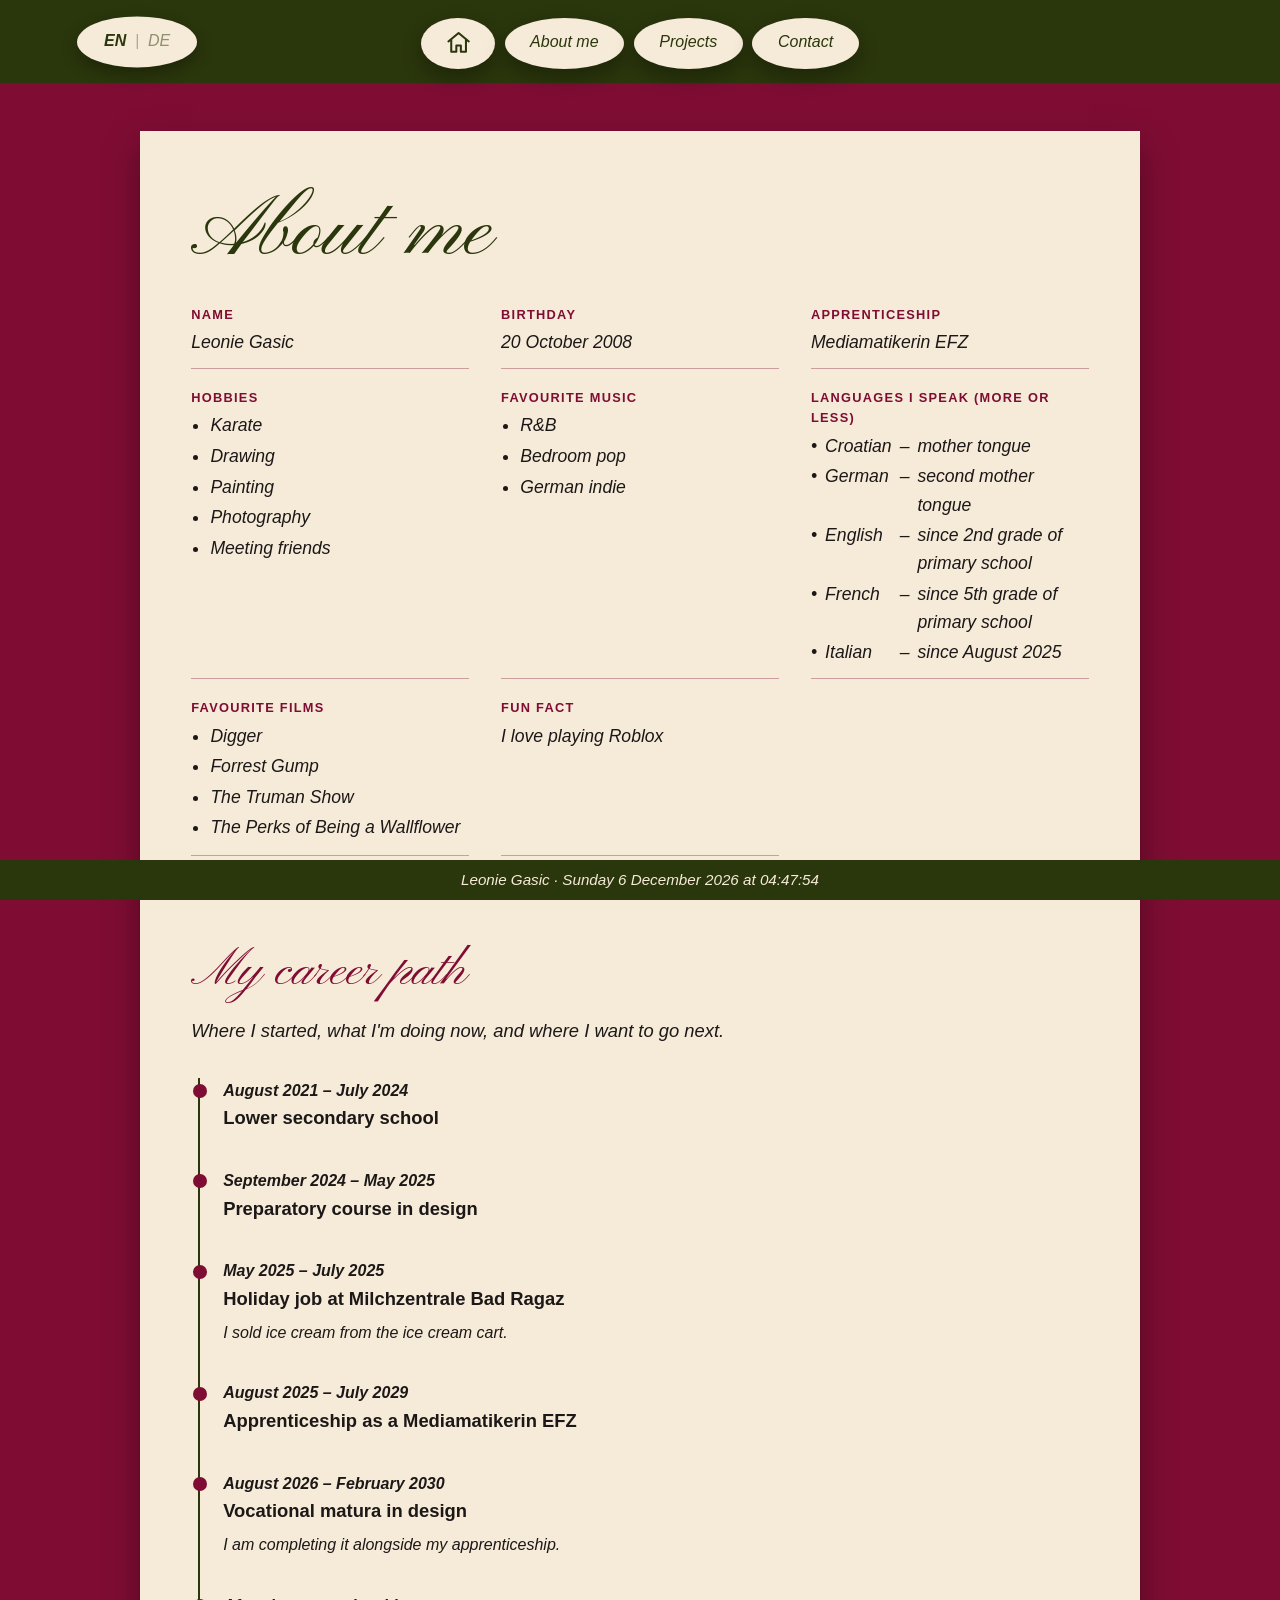
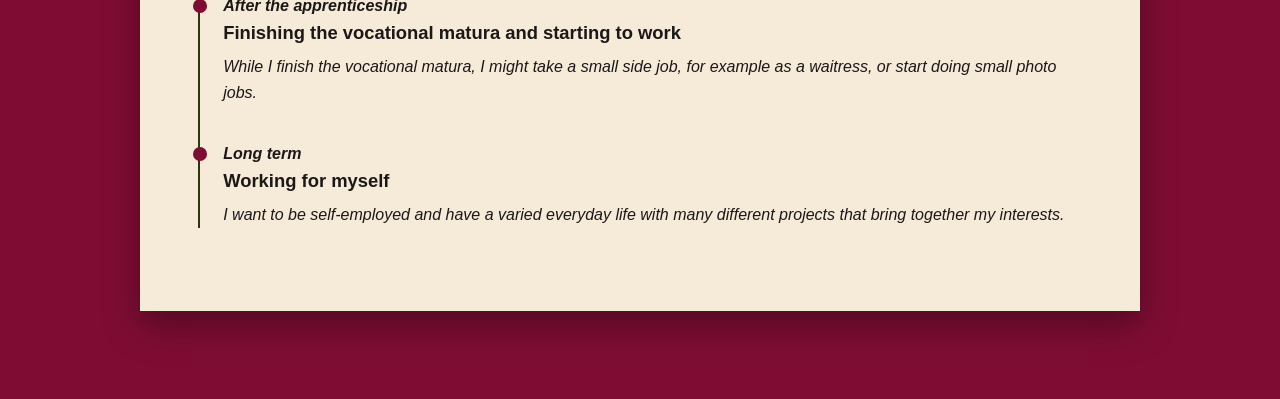
==== career.html @ 9c5069d6 "Projects: enlarge a work on click, with close button and carousel arrows Co-Authored-By: Claude Haik" ====
<!DOCTYPE html>
<html lang="en">
<head>
  <meta charset="UTF-8">
  <meta name="viewport" content="width=device-width, initial-scale=1.0">
  <title data-en="About me · Leonie Gasic" data-de="Über mich · Leonie Gasic">About me · Leonie Gasic</title>
  <link rel="stylesheet" href="style.css?v=8">
  <script src="lang.js"></script>
</head>
<body>

<nav class="page-buttons">
  <a href="index.html" class="home-btn" aria-label="Home"><svg viewBox="0 0 24 24" fill="none" stroke="currentColor" stroke-width="1.8" stroke-linecap="round" stroke-linejoin="round" aria-hidden="true"><path d="M3 11 L12 3.5 L21 11"/><path d="M5.5 9.5 V20 H10 V14.5 H14 V20 H18.5 V9.5"/></svg></a>
  <a href="career.html"><span class="en">About me</span><span class="de">Über mich</span></a>
  <a href="projects.html"><span class="en">Projects</span><span class="de">Projekte</span></a>
  <a href="contact.html"><span class="en">Contact</span><span class="de">Kontakt</span></a>
</nav>

<section>
  <div class="paper">
    <h1 class="script" style="color: var(--olive);"><span class="en">About me</span><span class="de">Über mich</span></h1>

    <dl class="steckbrief">
      <div><dt><span class="en">Name</span><span class="de">Name</span></dt><dd>Leonie Gasic</dd></div>
      <div><dt><span class="en">Birthday</span><span class="de">Geburtstag</span></dt><dd><span class="en">20 October 2008</span><span class="de">20. Oktober 2008</span></dd></div>
      <div><dt><span class="en">Apprenticeship</span><span class="de">Lehre</span></dt><dd>Mediamatikerin EFZ</dd></div>
      <div><dt><span class="en">Hobbies</span><span class="de">Hobbys</span></dt><dd><ul class="en"><li>Karate</li><li>Drawing</li><li>Painting</li><li>Photography</li><li>Meeting friends</li></ul><ul class="de"><li>Malen</li><li>Karate</li><li>Zeichnen</li><li>Fotografieren</li><li>Freunde treffen</li></ul></dd></div>
      <div><dt><span class="en">Favourite music</span><span class="de">Lieblingsmusik</span></dt><dd><ul class="en"><li>R&amp;B</li><li>Bedroom pop</li><li>German indie</li></ul><ul class="de"><li>R&amp;B</li><li>Bedroom-Pop</li><li>Deutscher Indie</li></ul></dd></div>
      <div><dt><span class="en">Languages I speak (more or less)</span><span class="de">Sprachen, die ich spreche (mehr oder weniger)</span></dt><dd><ul class="langs en"><li><span>•</span><span>Croatian</span><span>–</span><span>mother tongue</span></li><li><span>•</span><span>German</span><span>–</span><span>second mother tongue</span></li><li><span>•</span><span>English</span><span>–</span><span>since 2nd grade of primary school</span></li><li><span>•</span><span>French</span><span>–</span><span>since 5th grade of primary school</span></li><li><span>•</span><span>Italian</span><span>–</span><span>since August 2025</span></li></ul><ul class="langs de"><li><span>•</span><span>Kroatisch</span><span>–</span><span>Muttersprache</span></li><li><span>•</span><span>Deutsch</span><span>–</span><span>zweite Muttersprache</span></li><li><span>•</span><span>Englisch</span><span>–</span><span>seit der 2. Klasse der Primarschule</span></li><li><span>•</span><span>Französisch</span><span>–</span><span>seit der 5. Klasse der Primarschule</span></li><li><span>•</span><span>Italienisch</span><span>–</span><span>seit August 2025</span></li></ul></dd></div>
      <div><dt><span class="en">Favourite films</span><span class="de">Lieblingsfilme</span></dt><dd><ul class="en"><li>Digger</li><li>Forrest Gump</li><li>The Truman Show</li><li>The Perks of Being a Wallflower</li></ul><ul class="de"><li>Digger</li><li>Forrest Gump</li><li>The Truman Show</li><li>The Perks of Being a Wallflower</li></ul></dd></div>
      <div><dt><span class="en">Fun fact</span><span class="de">Fun Fact</span></dt><dd><span class="en">I love playing Roblox</span><span class="de">Ich spiele sehr gerne Roblox</span></dd></div>
    </dl>

    <h2 class="script steck-title"><span class="en">My career path</span><span class="de">Mein Werdegang</span></h2>
    <p class="lead"><span class="en">Where I started, what I'm doing now, and where I want to go next.</span><span class="de">Wo ich angefangen habe, was ich jetzt mache und wo ich als Nächstes hinmöchte.</span></p>
    <div class="timeline">
      <div class="step">
        <p class="year"><span class="en">August 2021 – July 2024</span><span class="de">August 2021 – Juli 2024</span></p>
        <h3><span class="en">Lower secondary school</span><span class="de">Oberstufe</span></h3>
      </div>

      <div class="step">
        <p class="year"><span class="en">September 2024 – May 2025</span><span class="de">September 2024 – Mai 2025</span></p>
        <h3><span class="en">Preparatory course in design</span><span class="de">Gestalterischer Vorkurs</span></h3>
      </div>

      <div class="step">
        <p class="year"><span class="en">May 2025 – July 2025</span><span class="de">Mai 2025 – Juli 2025</span></p>
        <h3><span class="en">Holiday job at Milchzentrale Bad Ragaz</span><span class="de">Ferienjob bei der Milchzentrale Bad Ragaz</span></h3>
        <p><span class="en">I sold ice cream from the ice cream cart.</span><span class="de">Ich habe am Glacewagen Glace verkauft.</span></p>
      </div>

      <div class="step">
        <p class="year"><span class="en">August 2025 – July 2029</span><span class="de">August 2025 – Juli 2029</span></p>
        <h3><span class="en">Apprenticeship as a Mediamatikerin EFZ</span><span class="de">Lehre als Mediamatikerin EFZ</span></h3>
      </div>

      <div class="step">
        <p class="year"><span class="en">August 2026 – February 2030</span><span class="de">August 2026 – Februar 2030</span></p>
        <h3><span class="en">Vocational matura in design</span><span class="de">Gestalterische Berufsmaturität</span></h3>
        <p><span class="en">I am completing it alongside my apprenticeship.</span><span class="de">Ich mache sie lehrbegleitend.</span></p>
      </div>

      <div class="step">
        <p class="year"><span class="en">After the apprenticeship</span><span class="de">Nach der Lehre</span></p>
        <h3><span class="en">Finishing the vocational matura and starting to work</span><span class="de">Berufsmaturität abschliessen und anfangen zu arbeiten</span></h3>
        <p><span class="en">While I finish the vocational matura, I might take a small side job, for example as a waitress, or start doing small photo jobs.</span><span class="de">Während ich die Berufsmaturität abschliesse, mache ich vielleicht einen kleinen Nebenjob, zum Beispiel als Kellnerin, oder fange mit kleinen Fotojobs an.</span></p>
      </div>

      <div class="step">
        <p class="year"><span class="en">Long term</span><span class="de">Langfristig</span></p>
        <h3><span class="en">Working for myself</span><span class="de">Selbstständig arbeiten</span></h3>
        <p><span class="en">I want to be self-employed and have a varied everyday life with many different projects that bring together my interests.</span><span class="de">Ich möchte selbstständig sein und einen abwechslungsreichen Alltag mit vielen verschiedenen Projekten haben, die meine Interessen verbinden.</span></p>
      </div>
    </div>

  </div>
</section>

<footer>
  <p>Leonie Gasic · <span id="now"></span></p>
</footer>

</body>
</html>
---- style.css ----
@import url('https://fonts.googleapis.com/css2?family=Pinyon+Script&display=swap');

:root {
  --burgundy: #7f0d33;
  --paper: #f6ead8;
  --ink: #1c1818;
  --olive: #2a360c;
  --aubergine: #3b1235;
  --brown: #3a2220;
  --cream: #f6e2c8;
  --script: 'Pinyon Script', 'Brush Script MT', cursive;
}

* { box-sizing: border-box; margin: 0; padding: 0; }

html {
  background: var(--burgundy);
}

body {
  margin: 0;
  min-height: 100vh;
  display: flex;
  flex-direction: column;
  background: var(--burgundy);
  color: var(--ink);
  font-family: "Helvetica Neue", Helvetica, Arial, sans-serif;
  font-style: italic;
  line-height: 1.6;
}

a { color: inherit; }

/* Script for display headings, italic sans-serif for everything else */
.script {
  font-family: var(--script);
  font-style: normal;
  font-weight: 400;
  line-height: 1.1;
}

/* ---------- Navigation ---------- */
header.site-nav {
  position: sticky;
  top: 0;
  z-index: 10;
  display: flex;
  justify-content: space-between;
  align-items: center;
  padding: 1rem 6vw;
  background: var(--aubergine);
  color: var(--paper);
  border-bottom: 1px solid rgba(246, 234, 216, 0.2);
}

.logo {
  font-family: var(--script);
  font-style: normal;
  font-size: 2rem;
  text-decoration: none;
  color: var(--paper);
}

nav ul { list-style: none; display: flex; gap: 1.6rem; }

nav a {
  text-decoration: none;
  padding: 0.2rem 0;
  border-bottom: 2px solid transparent;
}
nav a:hover, nav a.active { border-bottom-color: var(--paper); }

/* ---------- Sections and paper cards ---------- */
section { padding: 3rem 6vw; }

.paper {
  background: var(--paper);
  color: var(--ink);
  padding: 3rem clamp(1.5rem, 4vw, 3.5rem);
  max-width: 1000px;
  margin: 0 auto;
  box-shadow: 0 14px 34px rgba(0, 0, 0, 0.35);
}

.eyebrow {
  font-size: 0.85rem;
  letter-spacing: 0.1em;
  text-transform: uppercase;
  color: var(--burgundy);
  font-style: normal;
  font-weight: 700;
}

h1 { font-size: clamp(3rem, 7vw, 5.4rem); margin: 0.4rem 0 1rem; }
h2 { font-size: clamp(2.2rem, 5vw, 3.2rem); margin-bottom: 1rem; color: var(--burgundy); }
h3 { font-family: "Helvetica Neue", Helvetica, Arial, sans-serif; font-style: normal; font-weight: 700; font-size: 1.15rem; margin-bottom: 0.4rem; }
p.lead { font-size: 1.15rem; max-width: 60ch; }

.btn {
  display: inline-block;
  margin-top: 1.5rem;
  padding: 0.75rem 1.5rem;
  background: var(--olive);
  color: var(--paper);
  text-decoration: none;
  font-style: normal;
  font-weight: 700;
  transition: background 0.2s;
}
.btn:hover { background: var(--burgundy); }

/* ---------- Hero: lace frame with photo strip ---------- */
.hero-frame {
  position: relative;
  container-type: inline-size;
  /* Never wider than the screen allows: the whole frame must fit the window height too */
  width: min(100%, 1400px, calc(max(12rem, 100vh - 22rem) * 1.5439));
  max-width: 100%;
  margin: 1rem auto 2rem;
  aspect-ratio: 1513 / 980;
  background: url('assets/lace_cropped.png') center / 100% 100% no-repeat;
}

/* Positions and sizes measured from the PDF cover (relative to the lace image) */
.hero-text {
  position: absolute;
  inset: 0;
}

.hero-text .small {
  position: absolute;
  left: 23.7%;
  top: 34.8%;
  margin: 0;
  font-size: 5.18cqw;
  line-height: 1;
  font-style: italic;
  color: var(--ink);
  white-space: nowrap;
}

.hero-text .big {
  position: absolute;
  left: 14.9%;
  top: 44%;
  margin: 0;
  font-size: 16.6cqw;
  line-height: 1;
  color: var(--ink);
  white-space: nowrap;
}

.strip {
  position: absolute;
  left: 76%;
  top: -3.5%;
  height: 116.3%;
  aspect-ratio: 500 / 2618;
  background: url('assets/strip_original.png') center / 100% 100% no-repeat;
  filter: drop-shadow(0 8px 14px rgba(0, 0, 0, 0.4));
  transform: rotate(20deg);
  transform-origin: center;
}

/* ---------- Cards / gallery ---------- */
/* Pinterest-style board: masonry columns, each card only as tall as its content */
.grid {
  display: flex;
  align-items: flex-start;
  gap: 1.4rem;
  margin-top: 2rem;
}

/* Three columns filled by the projects script (shortest column first); one column on phones */
.grid .col {
  flex: 1 1 0;
  min-width: 0;
  display: flex;
  flex-direction: column;
  gap: 1.4rem;
}

.card {
  display: flex;
  flex-direction: column;
  width: 100%;
  margin: 0;
  background: var(--paper);
  color: var(--ink);
  box-shadow: 0 10px 26px rgba(0, 0, 0, 0.3);
  transition: transform 0.25s;
}
.card:hover { transform: translateY(-5px); }

.thumb {
  aspect-ratio: 4 / 3;
  display: grid;
  place-items: center;
  color: var(--paper);
  font-family: var(--script);
  font-size: 2rem;
  background: var(--olive);
}
/* Work with a real image: show the whole picture, no cropping */
.thumb.photo { aspect-ratio: auto; display: block; padding: 0; background: var(--olive); }
.thumb.photo img { display: block; width: 100%; height: auto; }
/* Carousel: one card, several images, each shown whole */
.thumb.photo.carousel { position: relative; aspect-ratio: 2 / 3; background: var(--olive); }
/* Carousels of landscape images use a landscape frame, so no green bars */
.thumb.photo.carousel.landscape { aspect-ratio: 4 / 3; }
/* Flyer pages keep their own A-format proportion */
.thumb.photo.flyer { aspect-ratio: 437 / 612; }
.carousel-track {
  display: flex;
  height: 100%;
  overflow-x: auto;
  scroll-snap-type: x mandatory;
  scrollbar-width: none;
}
.carousel-track::-webkit-scrollbar { display: none; }
.carousel-track img {
  flex: 0 0 100%;
  width: 100%;
  height: 100%;
  object-fit: contain;
  scroll-snap-align: center;
  background: var(--olive);
}
.carousel-btn {
  position: absolute;
  top: 50%;
  transform: translateY(-50%);
  width: 2.4rem;
  height: 2.4rem;
  border: none;
  border-radius: 50%;
  background: var(--paper);
  color: var(--olive);
  font-size: 1.5rem;
  line-height: 1;
  cursor: pointer;
  box-shadow: 0 4px 12px rgba(0, 0, 0, 0.3);
}
.carousel-btn.prev { left: 0.6rem; }
.carousel-btn.next { right: 0.6rem; }
.thumb.aub { background: var(--aubergine); }
.thumb.brn { background: var(--brown); }
.thumb.bur { background: var(--burgundy); }

/* Every card has the same text area height, whatever the category or image size */
.card-body { padding: 1.2rem 1.3rem 1.5rem; flex: 1; }

.tag {
  display: inline-block;
  font-size: 0.75rem;
  font-style: normal;
  font-weight: 700;
  letter-spacing: 0.08em;
  text-transform: uppercase;
  color: var(--burgundy);
  margin-bottom: 0.4rem;
}

/* ---------- Filter buttons ---------- */
.filters { display: flex; flex-wrap: wrap; gap: 0.6rem; margin: 1.5rem 0 0; }
.filters button {
  border: 1px solid var(--paper);
  background: transparent;
  color: var(--paper);
  padding: 0.45rem 1rem;
  font: inherit;
  font-style: italic;
  cursor: pointer;
}
.filters button.active, .filters button:hover { background: var(--paper); color: var(--burgundy); }

/* ---------- Timeline ---------- */
.timeline { position: relative; margin-top: 2rem; padding-left: 2rem; }
.timeline::before {
  content: "";
  position: absolute;
  left: 0.4rem;
  top: 0;
  bottom: 0;
  width: 2px;
  background: var(--olive);
}
.step { position: relative; margin-bottom: 2.2rem; }
.step::before {
  content: "";
  position: absolute;
  left: -1.9rem;
  top: 0.4rem;
  width: 14px;
  height: 14px;
  border-radius: 50%;
  background: var(--burgundy);
}
.step .year { font-style: italic; font-weight: 700; color: var(--ink); }
.step h3 { font-style: normal; font-weight: 700; color: var(--ink); }

/* ---------- Language switch ---------- */
html[lang="de"] .en,
html[lang="en"] .de { display: none !important; }

.lang-toggle {
  position: fixed;
  top: 1.1rem;
  left: 1rem;
  z-index: 50;
  display: flex;
  gap: 0.45rem;
  align-items: center;
  box-sizing: border-box;
  height: 3.2rem;
  padding: 0 1.2rem;
  border: none;
  border-radius: 50%;
  background: var(--paper);
  color: var(--olive);
  font: inherit;
  font-style: italic;
  cursor: pointer;
  box-shadow: 0 6px 16px rgba(0, 0, 0, 0.3);
}

.lang-toggle .sep { opacity: 0.35; }

.lang-opt {
  position: relative;
  padding: 0 0.1rem;
  border: none;
  background: none;
  color: inherit;
  font: inherit;
  font-style: italic;
  cursor: pointer;
  opacity: 0.5;
}

.lang-opt.active { opacity: 1; font-weight: 700; }

html[lang="de"] .hero-text .small { font-size: 4cqw; }

/* ---------- Steckbrief ---------- */
.steck-title { margin-top: 2.5rem; }
.steckbrief + .steck-title { margin-top: 5.5rem; }

.steckbrief {
  display: grid;
  grid-template-columns: repeat(auto-fit, minmax(220px, 1fr));
  gap: 1.2rem 2rem;
  margin-top: 1.5rem;
}

.steckbrief > div {
  border-bottom: 1px solid rgba(127, 13, 51, 0.35);
  padding-bottom: 0.7rem;
}

.steckbrief dt {
  font-size: 0.8rem;
  letter-spacing: 0.1em;
  text-transform: uppercase;
  font-style: normal;
  font-weight: 700;
  color: var(--burgundy);
}

.steckbrief dd {
  margin: 0.2rem 0 0;
  font-size: 1.1rem;
}

.steckbrief ul {
  margin: 0.2rem 0 0;
  padding-left: 1.2rem;
}

.steckbrief li { margin-bottom: 0.15rem; }

/* Languages: names in one column, explanations lined up in a second column */
.steckbrief .langs {
  display: grid;
  grid-template-columns: max-content max-content max-content 1fr;
  column-gap: 0.5rem;
  row-gap: 0.15rem;
  list-style: none;
  padding-left: 0;
}

.steckbrief .langs li {
  display: contents;
}

/* ---------- Contact ---------- */
.contact-links a { color: var(--burgundy); font-style: normal; font-weight: 700; }

/* ---------- Page buttons (replace the top menu) ---------- */
.page-buttons {
  display: flex;
  flex-wrap: nowrap;
  justify-content: center;
  gap: 0.6rem;
  position: sticky;
  top: 0;
  z-index: 40;
  background: var(--olive);
  padding: 1.1rem 6vw 0.9rem;
  margin: 0;
}

/* Language switch lives inside the header bar */
.page-buttons .lang-toggle.in-header {
  position: absolute;
  top: 50%;
  left: 6vw;
  transform: translateY(-50%);
  height: clamp(2.5rem, 4.4vw, 3.2rem);
  min-width: 0;
  padding: 0 clamp(0.7rem, 2vw, 2.2rem);
  white-space: nowrap;
  font-size: clamp(0.8rem, 2vw, 1rem);
  justify-content: center;
  margin: 0;
}


/* Start and contact pages: centre the content between header and footer */
body.center-page > section {
  flex: 1;
  display: flex;
  flex-direction: column;
  justify-content: center;
}


/* Start and contact: content block takes the full width so the auto margins do not collapse it */
body.center-page > section > *:not(.hero-frame) { width: 100%; }

/* Language buttons inside the header bar: plain text, not menu ovals */
.page-buttons .lang-toggle .lang-opt {
  background: none;
  border-radius: 0;
  box-shadow: none;
  height: auto;
  min-width: 0;
  padding: 0 0.1rem;
  display: inline;
  transform: none;
}

.page-buttons .lang-toggle .lang-opt::before { left: 0; right: 0; top: auto; bottom: -0.45rem; }
.page-buttons .lang-toggle .lang-opt::after { left: -4px; right: -4px; top: auto; bottom: -0.45rem; height: 12px; }

/* Contact page: two round icon buttons, email and LinkedIn */
.contact-buttons {
  display: flex;
  flex-wrap: wrap;
  justify-content: center;
  gap: 1.5rem 2rem;
  margin-top: 2.5rem;
}

.contact-buttons a {
  display: flex;
  align-items: center;
  justify-content: center;
  flex: 0 0 14rem;
  width: 14rem;
  height: 4.2rem;
  border-radius: 50%;
  background: var(--olive);
  color: var(--paper);
  box-shadow: 0 8px 20px rgba(0, 0, 0, 0.3);
  transition: transform 0.2s;
}

.contact-buttons a:hover { transform: translateY(-2px); }

.contact-buttons svg { width: 2.4rem; height: 2.4rem; display: block; }

/* Narrow screens: the buttons keep their size and stack, centred */
@media (max-width: 600px) {
  .contact-buttons { justify-content: center; }
}

/* Home button: small round icon instead of a text label */
.page-buttons a.home-btn {
  min-width: 0;
  width: clamp(2.8rem, 6vw, 4.6rem);
  padding: 0;
  line-height: 0;
}

.page-buttons a.home-btn svg {
  width: 1.7rem;
  height: 1.7rem;
  display: block;
}

.page-buttons a {
  background: var(--paper);
  color: var(--olive);
  border-radius: 50%;
  height: clamp(2.5rem, 4.4vw, 3.2rem);
  box-sizing: border-box;
  display: flex;
  align-items: center;
  justify-content: center;
  padding: 0 clamp(0.7rem, 2vw, 2.2rem);
  min-width: 0;
  white-space: nowrap;
  font-size: clamp(0.8rem, 2vw, 1rem);
  text-align: center;
  text-decoration: none;
  font-style: italic;
  font-weight: 400;
  box-shadow: 0 8px 20px rgba(0, 0, 0, 0.3);
  transition: background 0.2s, color 0.2s, transform 0.2s;
}

/* Second stroke: draws right to left, after the first one */
.page-buttons a::before,
.page-buttons button::before,
.lang-opt::before {
  content: "";
  position: absolute;
  left: 24%;
  right: 24%;
  top: calc(50% + 0px);
  bottom: auto;
  height: 20px;
  background: url("data:image/svg+xml,%3Csvg xmlns='http://www.w3.org/2000/svg' viewBox='0 0 200 20' preserveAspectRatio='none'%3E%3Cdefs%3E%3Cfilter id='g' x='0' y='0' width='100%25' height='100%25'%3E%3CfeTurbulence type='fractalNoise' baseFrequency='0.8' numOctaves='2' seed='7' result='n'/%3E%3CfeColorMatrix in='n' type='matrix' values='0 0 0 0 0 0 0 0 0 0 0 0 0 0 0 0 0 0 -2.4 1.6' result='m'/%3E%3CfeComposite in='SourceGraphic' in2='m' operator='in'/%3E%3C/filter%3E%3C/defs%3E%3Cg fill='none' stroke='%232a360c' stroke-linecap='round' filter='url(%23g)'%3E%3Cpath d='M9 15 C 50 12, 100 17, 150 13 S 186 14, 193 12' stroke-width='2'/%3E%3C/g%3E%3C/svg%3E") center / 100% 100% no-repeat;
  opacity: 0;
  pointer-events: none;
  clip-path: inset(0 0 0 100%);
  transition: clip-path 0.45s ease-out 0.5s, opacity 0.1s;
}

.page-buttons a:hover::before,
.page-buttons button:hover::before,
.lang-opt:hover::before {
  opacity: 1;
  clip-path: inset(0 0 0 0);
}

/* Hover: two hand-drawn strokes sketch under the label, one after the other */
.page-buttons a,
.page-buttons button {
  position: relative;
}

.page-buttons a::after,
.page-buttons button::after,
.lang-opt::after {
  content: "";
  position: absolute;
  left: 20%;
  right: 20%;
  top: calc(50% + 6px);
  bottom: auto;
  height: 20px;
  background: url("data:image/svg+xml,%3Csvg xmlns='http://www.w3.org/2000/svg' viewBox='0 0 200 20' preserveAspectRatio='none'%3E%3Cdefs%3E%3Cfilter id='g' x='0' y='0' width='100%25' height='100%25'%3E%3CfeTurbulence type='fractalNoise' baseFrequency='0.8' numOctaves='2' seed='4' result='n'/%3E%3CfeColorMatrix in='n' type='matrix' values='0 0 0 0 0 0 0 0 0 0 0 0 0 0 0 0 0 0 -2.4 1.6' result='m'/%3E%3CfeComposite in='SourceGraphic' in2='m' operator='in'/%3E%3C/filter%3E%3C/defs%3E%3Cg fill='none' stroke='%232a360c' stroke-linecap='round' filter='url(%23g)'%3E%3Cpath d='M3 8 C 40 5, 90 10, 140 6 S 186 7, 197 5' stroke-width='3'/%3E%3C/g%3E%3C/svg%3E") center / 100% 100% no-repeat;
  opacity: 0;
  pointer-events: none;
  clip-path: inset(0 100% 0 0);
  transition: clip-path 0.5s ease-out, opacity 0.2s;
}

.page-buttons a:hover::after,
.lang-opt:hover::after {
  opacity: 1;
  clip-path: inset(0 0 0 0);
}

.page-buttons button {
  background: var(--paper);
  color: var(--olive);
  border-radius: 50%;
  height: clamp(2.5rem, 4.4vw, 3.2rem);
  box-sizing: border-box;
  display: flex;
  align-items: center;
  justify-content: center;
  padding: 0 clamp(0.7rem, 2vw, 2.2rem);
  min-width: 0;
  white-space: nowrap;
  font-size: clamp(0.8rem, 2vw, 1rem);
  text-align: center;
  border: none;
  font: inherit;
  font-style: italic;
  font-weight: 400;
  cursor: pointer;
  box-shadow: 0 8px 20px rgba(0, 0, 0, 0.3);
  transition: background 0.2s, color 0.2s, transform 0.2s;
}

.page-buttons button:hover::after {
  opacity: 1;
  clip-path: inset(0 0 0 0);
}

/* Contact box shown on top of the page */
.contact-dialog {
  border: none;
  padding: 0;
  background: transparent;
  max-width: min(90vw, 560px);
}

.contact-dialog::backdrop {
  background: rgba(28, 24, 24, 0.6);
}

.contact-dialog .paper {
  margin: 0;
}

.contact-details {
  display: grid;
  gap: 1.4rem;
  margin-top: 2rem;
  font-size: 1.15rem;
}

.contact-details strong {
  font-style: normal;
  color: var(--burgundy);
}

.contact-lines {
  margin-top: 1.2rem;
  font-size: 1.1rem;
  font-style: normal;
  font-weight: 700;
  color: var(--burgundy);
}

.contact-dialog .btn {
  border: none;
  font: inherit;
  cursor: pointer;
}

/* ---------- Footer ---------- */
footer {
  position: sticky;
  bottom: 0;
  z-index: 5;
  margin-top: auto;
  padding: 0.7rem 6vw;
  background: var(--olive);
  line-height: 1.2;
  color: var(--paper);
  text-align: center;
  font-size: 0.95rem;
}

/* ---------- Responsive ---------- */
@media (max-width: 800px) {
  header.site-nav { flex-direction: column; gap: 0.8rem; }
  nav ul { gap: 1rem; flex-wrap: wrap; justify-content: center; }
}

/* Hand-drawn hover lines, one set under each language option */
.lang-toggle { padding: 0 1.2rem; }

.lang-opt::after {
  left: -4px;
  right: -4px;
  bottom: -0.45rem;
  height: 12px;
}

.lang-opt::before {
  left: 0;
  right: 0;
  bottom: -0.45rem;
  height: 12px;
}


/* ---------- Project dropdown ---------- */
.project-filter {
  margin-top: 1.5rem;
  padding: 0.5rem 2.4rem 0.5rem 1.1rem;
  border: 2px solid var(--olive);
  border-radius: 999px;
  background: transparent url("data:image/svg+xml,%3Csvg xmlns='http://www.w3.org/2000/svg' width='12' height='8' viewBox='0 0 12 8'%3E%3Cpath d='M1 1l5 5 5-5' fill='none' stroke='%232a360c' stroke-width='2' stroke-linecap='round' stroke-linejoin='round'/%3E%3C/svg%3E") no-repeat right 1rem center;
  color: var(--olive);
  font: inherit;
  font-style: italic;
  cursor: pointer;
  -webkit-appearance: none;
  appearance: none;
}

.project-filter:focus-visible { outline: 2px solid var(--burgundy); outline-offset: 2px; }

/* Phones: header stays on one row, with smaller buttons and language switch */
@media (max-width: 600px) {
  .page-buttons { flex-wrap: nowrap; gap: 0.3rem; padding: 0.9rem 4vw 0.8rem; }
  .page-buttons .lang-toggle.in-header { position: static; transform: none; margin: 0; height: 2.4rem; min-width: 0; padding: 0 0.6rem; font-size: 0.7rem; }
  .page-buttons a,
  .page-buttons button { height: 2.4rem; padding: 0 0.5rem; font-size: 0.7rem; }
  .page-buttons a.home-btn { width: 2.6rem; }
  .page-buttons a.home-btn svg { width: 1.4rem; height: 1.4rem; }
}

/* ---------- Enlarged view (lightbox) for projects ---------- */
.lightbox {
  position: fixed;
  inset: 0;
  z-index: 1000;
  display: none;
  align-items: center;
  justify-content: center;
  padding: 4vh 4vw;
  background: rgba(30, 12, 20, 0.88);
}
.lightbox.open { display: flex; }
.lightbox-box { position: relative; max-width: 92vw; max-height: 92vh; }
.lightbox-box .thumb { box-shadow: none; }
.lightbox-box .thumb.photo:not(.carousel) img {
  display: block;
  width: auto;
  height: auto;
  max-width: 92vw;
  max-height: 88vh;
}
.lightbox-box .thumb.carousel { width: auto; height: 88vh; max-width: 92vw; }
.lightbox-close {
  position: absolute;
  top: -1rem;
  left: -1rem;
  z-index: 2;
  width: 2.4rem;
  height: 2.4rem;
  border: none;
  border-radius: 50%;
  background: var(--burgundy);
  color: var(--paper);
  font-size: 1.4rem;
  line-height: 1;
  cursor: pointer;
  box-shadow: 0 4px 12px rgba(0, 0, 0, 0.35);
}
.grid .thumb img { cursor: zoom-in; }
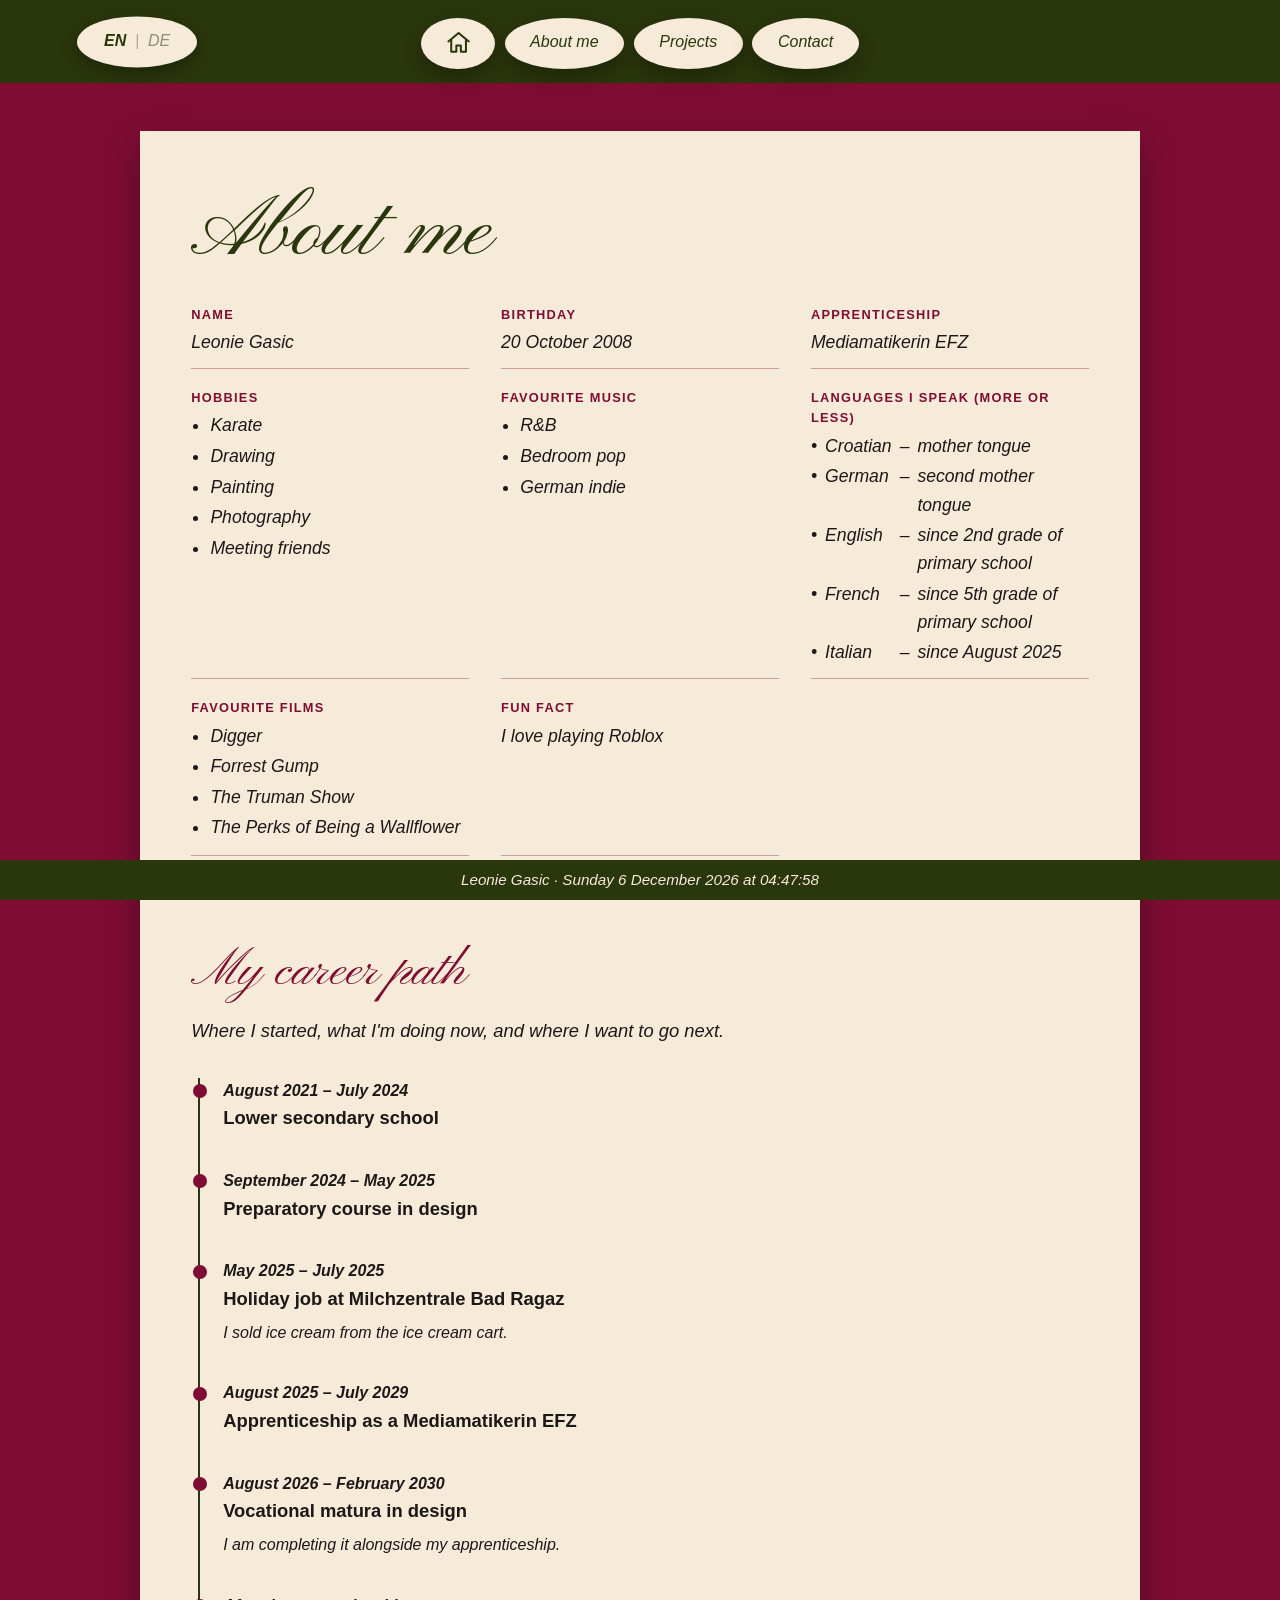
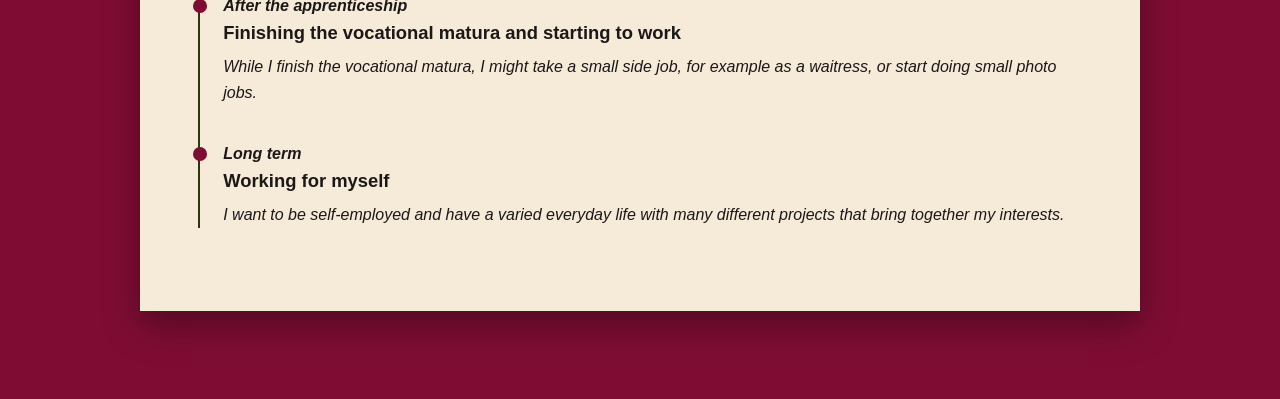
==== commit 97e18199: "3D carousel: use 3:2 frame so photos fill without bars Co-Authored-By: Claude Haiku 5.5 <noreply@ant" ====
--- a/career.html
+++ b/career.html
@@ -4,7 +4,7 @@
   <meta charset="UTF-8">
   <meta name="viewport" content="width=device-width, initial-scale=1.0">
   <title data-en="About me · Leonie Gasic" data-de="Über mich · Leonie Gasic">About me · Leonie Gasic</title>
-  <link rel="stylesheet" href="style.css?v=8">
+  <link rel="stylesheet" href="style.css?v=9">
   <script src="lang.js"></script>
 </head>
 <body>
--- a/style.css
+++ b/style.css
@@ -209,6 +209,7 @@
 .thumb.photo.carousel { position: relative; aspect-ratio: 2 / 3; background: var(--olive); }
 /* Carousels of landscape images use a landscape frame, so no green bars */
 .thumb.photo.carousel.landscape { aspect-ratio: 4 / 3; }
+.thumb.photo.carousel.wide { aspect-ratio: 3 / 2; }
 /* Flyer pages keep their own A-format proportion */
 .thumb.photo.flyer { aspect-ratio: 437 / 612; }
 .carousel-track {
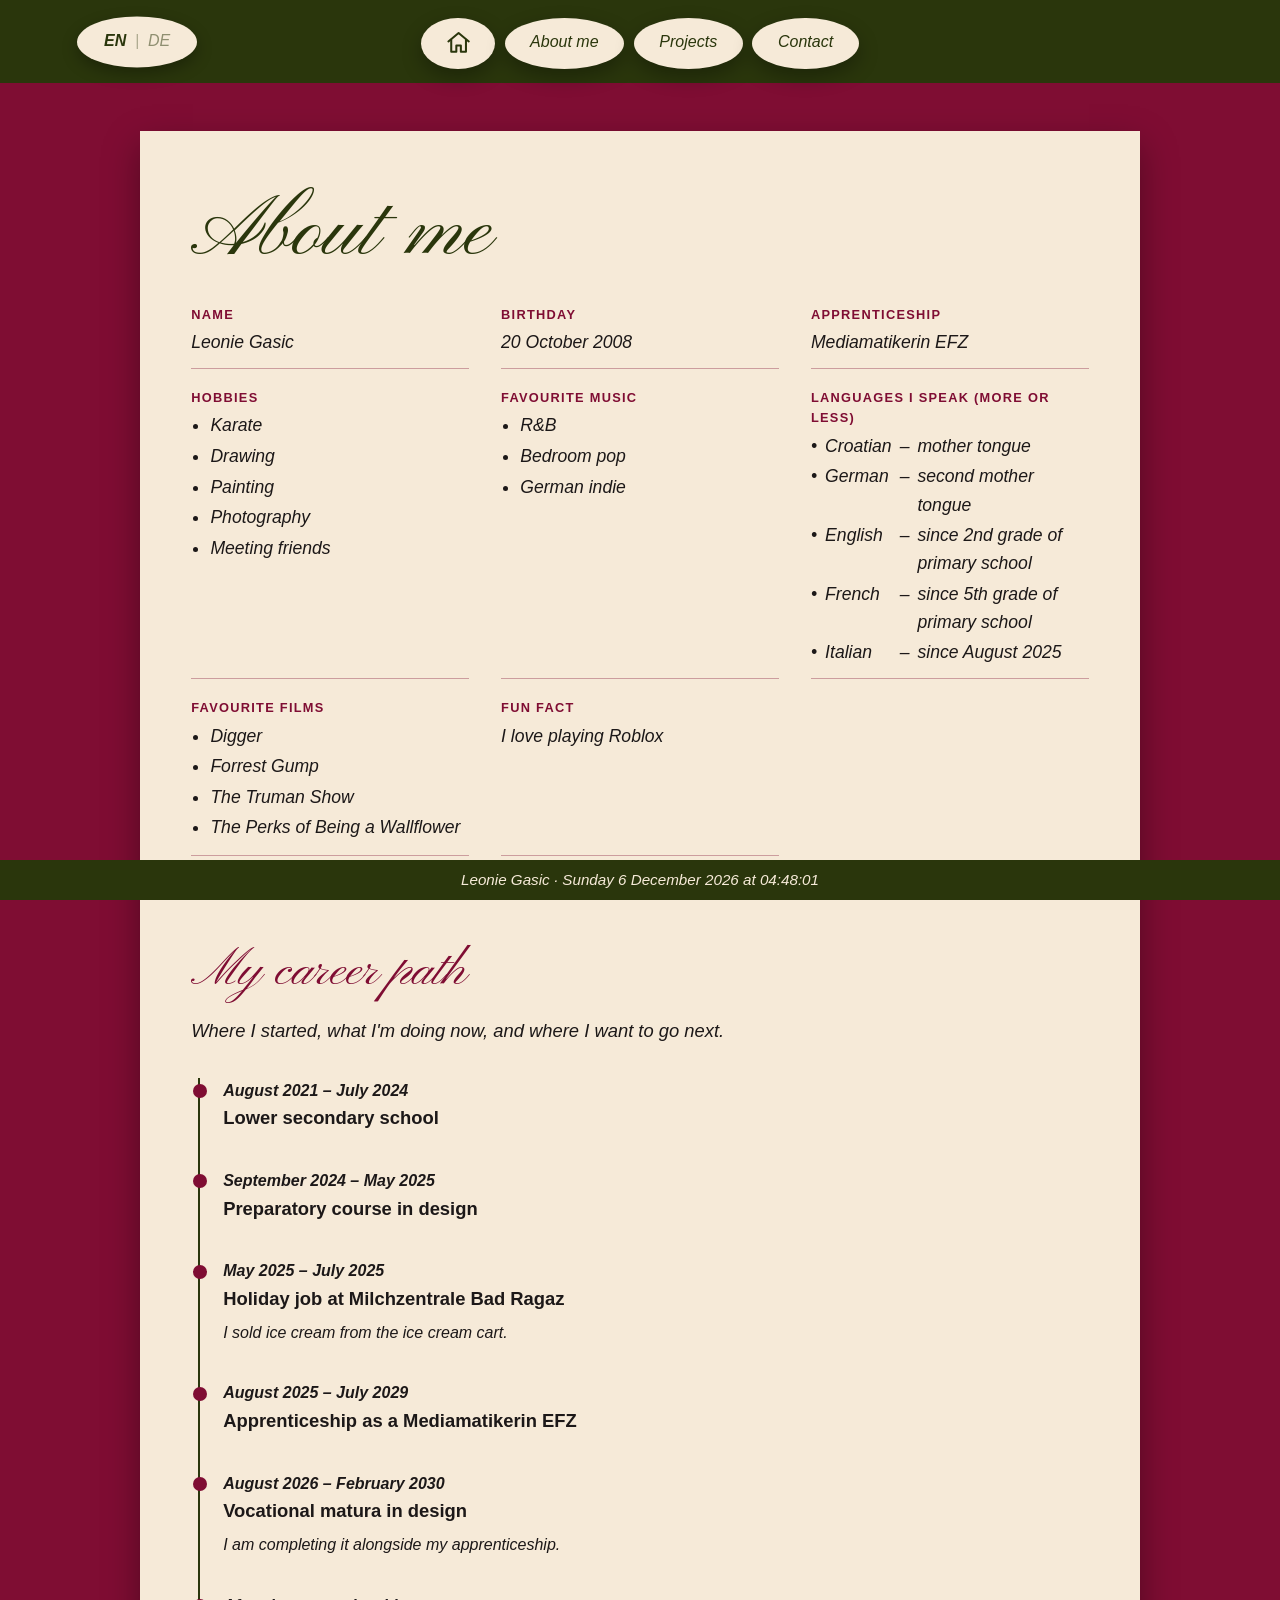
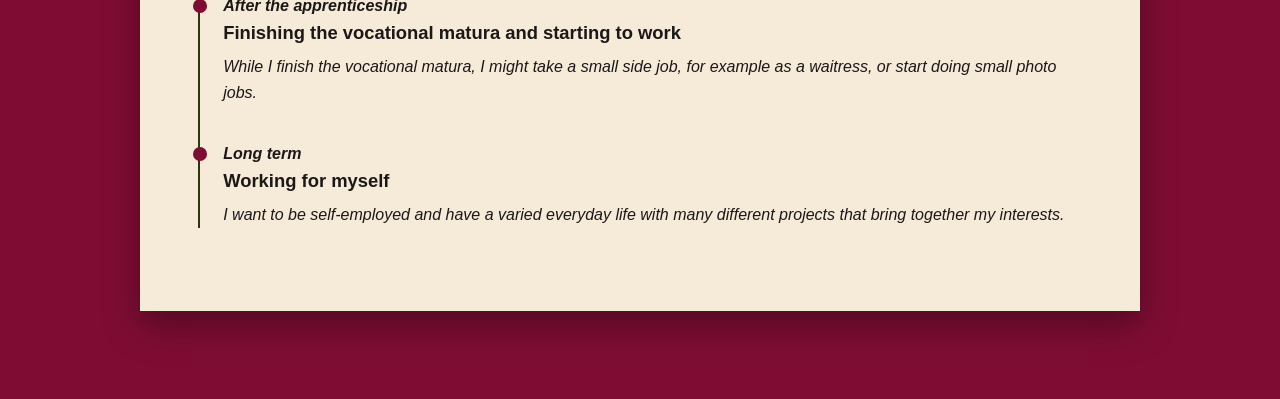
==== commit 1cfdea52: "Projects: add mixed media short film to videography Co-Authored-By: Claude Haiku 5.5 <noreply@anthro" ====
--- a/career.html
+++ b/career.html
@@ -4,7 +4,7 @@
   <meta charset="UTF-8">
   <meta name="viewport" content="width=device-width, initial-scale=1.0">
   <title data-en="About me · Leonie Gasic" data-de="Über mich · Leonie Gasic">About me · Leonie Gasic</title>
-  <link rel="stylesheet" href="style.css?v=9">
+  <link rel="stylesheet" href="style.css?v=10">
   <script src="lang.js"></script>
 </head>
 <body>
--- a/style.css
+++ b/style.css
@@ -750,3 +750,7 @@
   box-shadow: 0 4px 12px rgba(0, 0, 0, 0.35);
 }
 .grid .thumb img { cursor: zoom-in; }
+
+/* Short film player in the projects board */
+.thumb.video { aspect-ratio: 16 / 9; background: var(--olive); padding: 0; }
+.thumb.video video { display: block; width: 100%; height: 100%; object-fit: contain; background: var(--olive); }
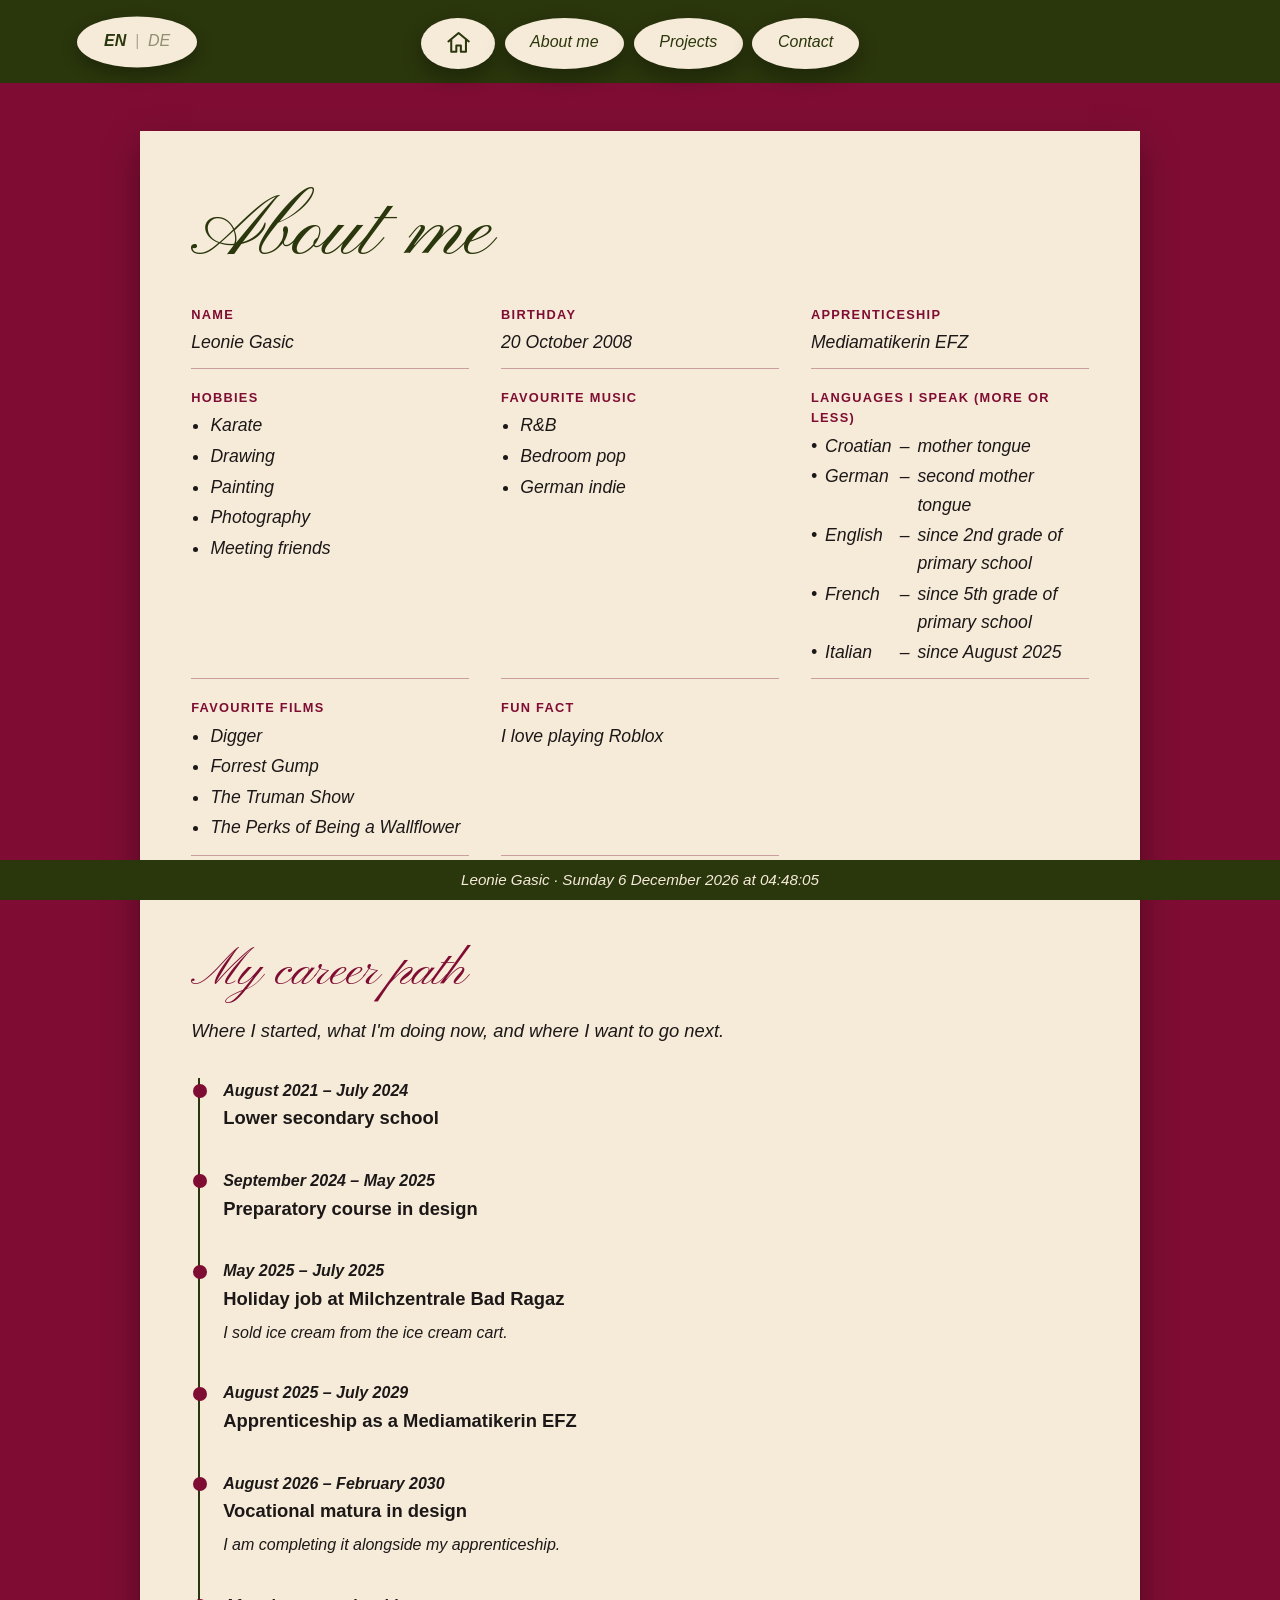
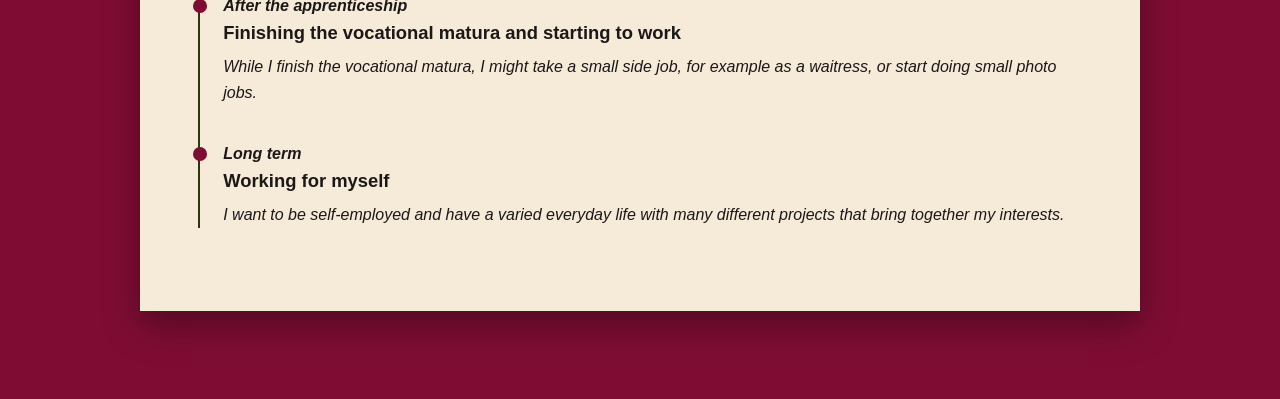
==== commit 90aeefbb: "Short film: silent loop, click for sound, custom controls, fullscreen, no download menu Co-Authored-" ====
--- a/career.html
+++ b/career.html
@@ -4,7 +4,7 @@
   <meta charset="UTF-8">
   <meta name="viewport" content="width=device-width, initial-scale=1.0">
   <title data-en="About me · Leonie Gasic" data-de="Über mich · Leonie Gasic">About me · Leonie Gasic</title>
-  <link rel="stylesheet" href="style.css?v=10">
+  <link rel="stylesheet" href="style.css?v=11">
   <script src="lang.js"></script>
 </head>
 <body>
--- a/style.css
+++ b/style.css
@@ -751,6 +751,25 @@
 }
 .grid .thumb img { cursor: zoom-in; }
 
-/* Short film player in the projects board */
+/* Short film player in the projects board: silent loop, click for sound and controls */
 .thumb.video { aspect-ratio: 16 / 9; background: var(--olive); padding: 0; }
-.thumb.video video { display: block; width: 100%; height: 100%; object-fit: contain; background: var(--olive); }
+.vplayer { position: relative; width: 100%; height: 100%; background: var(--olive); }
+.vplayer video { display: block; width: 100%; height: 100%; object-fit: contain; cursor: pointer; }
+.vbar {
+  position: absolute; left: 0; right: 0; bottom: 0;
+  display: none; align-items: center; gap: 0.5rem;
+  padding: 0.6rem 0.8rem;
+  background: linear-gradient(transparent, rgba(20, 8, 14, 0.9));
+  color: var(--paper); font-size: 0.8rem;
+}
+.vplayer.interactive .vbar { display: flex; }
+.vbar button {
+  flex: 0 0 auto; width: 2rem; height: 2rem; border: none; border-radius: 50%;
+  background: var(--burgundy); color: var(--paper); font-size: 0.85rem; line-height: 1; cursor: pointer;
+}
+.vbar input[type=range] { flex: 1 1 auto; min-width: 0; accent-color: var(--burgundy); }
+.vbar .vb-vol { flex: 0 0 5rem; }
+.vbar .vb-time { white-space: nowrap; font-variant-numeric: tabular-nums; }
+.vbar select { flex: 0 0 auto; border: none; border-radius: 0.3rem; padding: 0.2rem 0.3rem; background: var(--paper); color: var(--ink); }
+.vplayer:fullscreen { background: #000; }
+.vplayer:fullscreen video { height: 100%; }
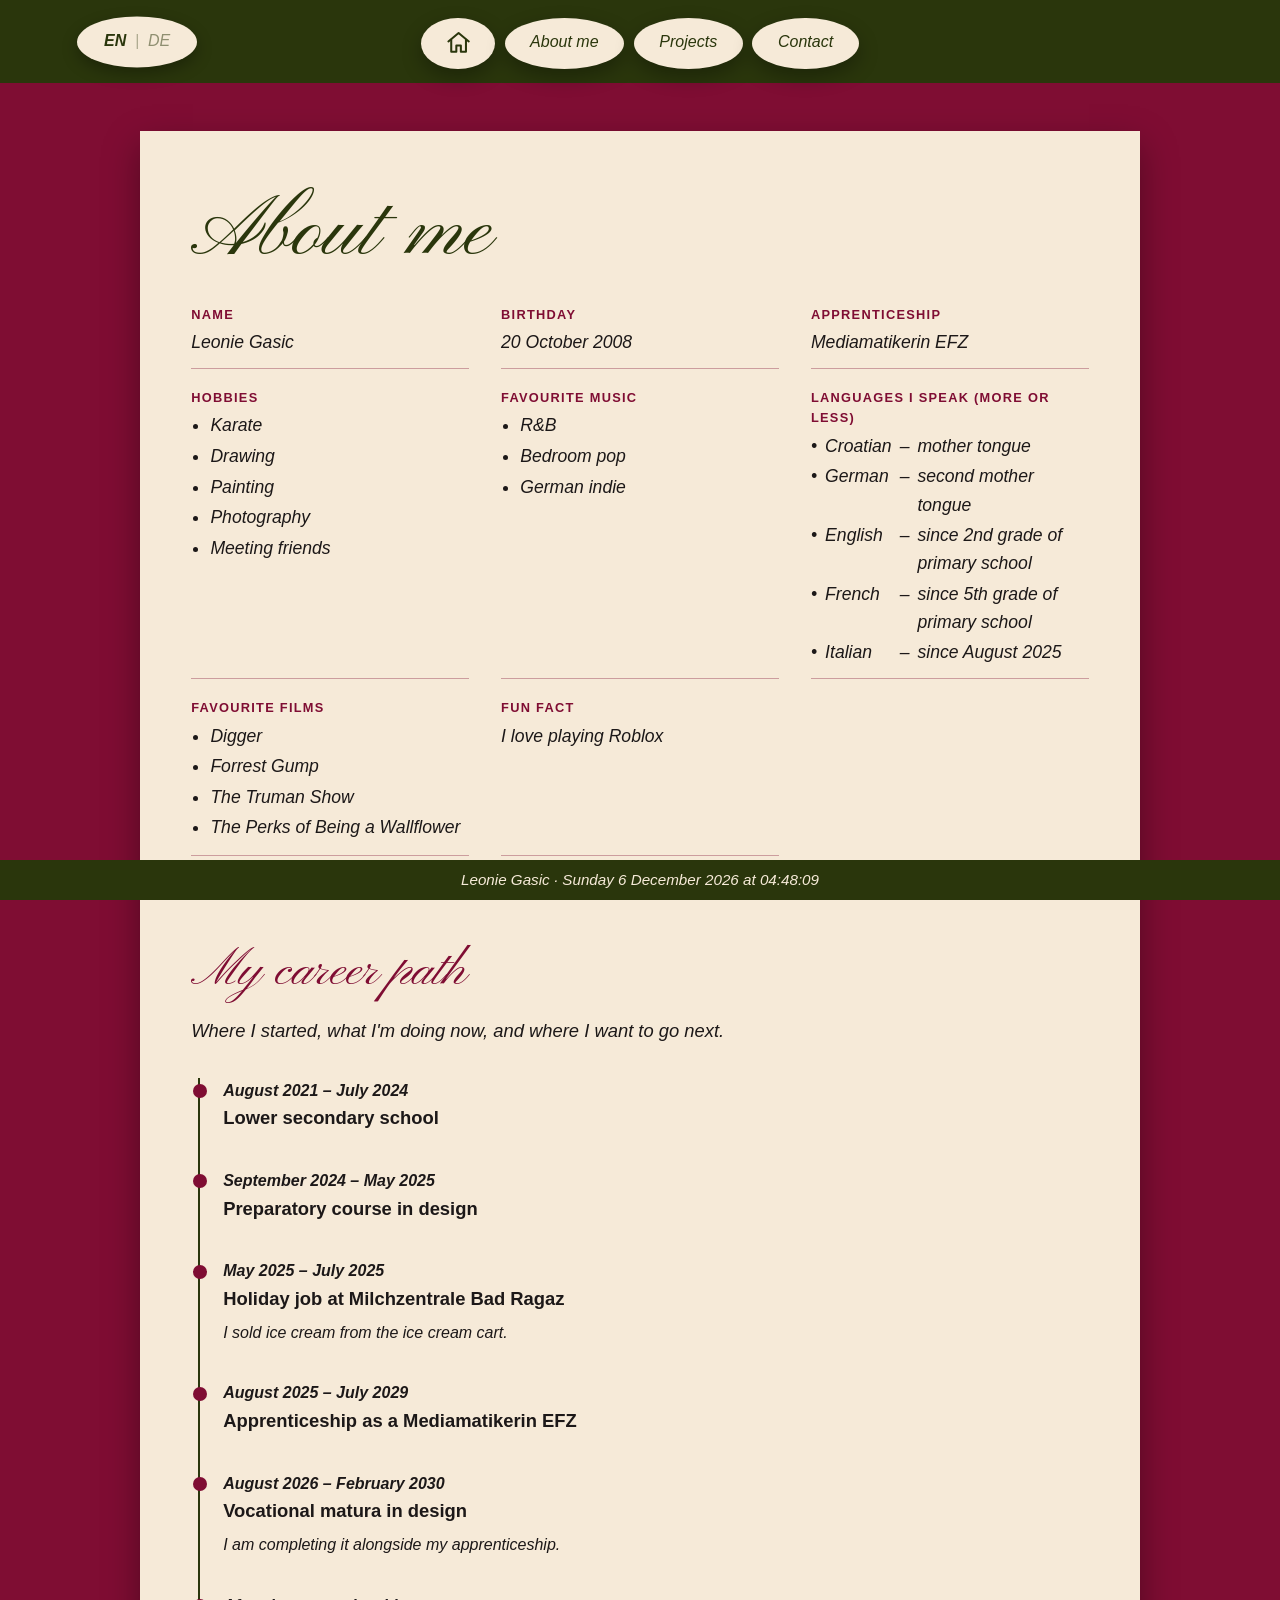
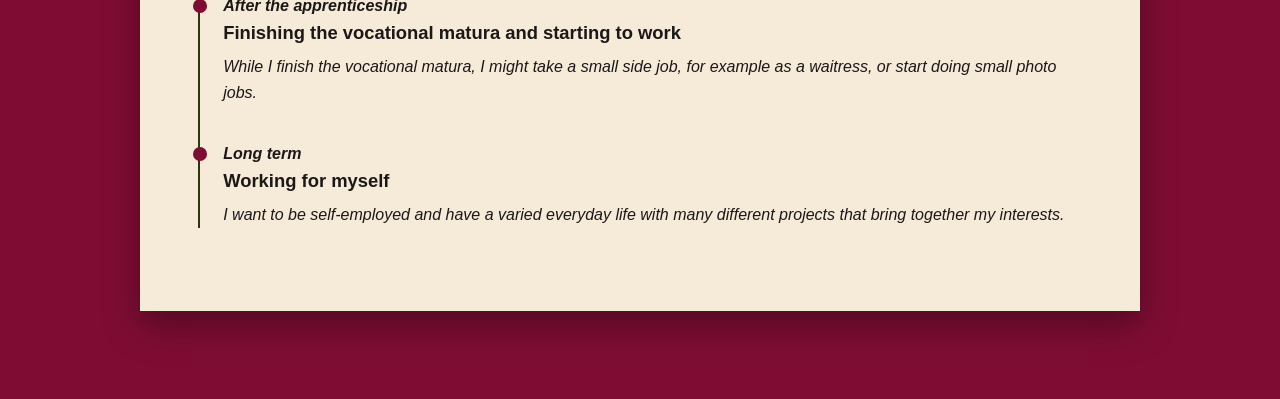
==== commit da210727: "Short film: click opens the enlarged player with sound and controls Co-Authored-By: Claude Haiku 5.5" ====
--- a/career.html
+++ b/career.html
@@ -4,7 +4,7 @@
   <meta charset="UTF-8">
   <meta name="viewport" content="width=device-width, initial-scale=1.0">
   <title data-en="About me · Leonie Gasic" data-de="Über mich · Leonie Gasic">About me · Leonie Gasic</title>
-  <link rel="stylesheet" href="style.css?v=11">
+  <link rel="stylesheet" href="style.css?v=12">
   <script src="lang.js"></script>
 </head>
 <body>
--- a/style.css
+++ b/style.css
@@ -751,21 +751,22 @@
 }
 .grid .thumb img { cursor: zoom-in; }
 
-/* Short film player in the projects board: silent loop, click for sound and controls */
+/* Short film: silent loop on the board; a click opens the enlarged player with sound */
 .thumb.video { aspect-ratio: 16 / 9; background: var(--olive); padding: 0; }
-.vplayer { position: relative; width: 100%; height: 100%; background: var(--olive); }
+.thumb.video video { display: block; width: 100%; height: 100%; object-fit: contain; background: var(--olive); }
+.film-box { width: min(92vw, calc(88vh * 16 / 9)); }
+.film-box .vplayer { position: relative; width: 100%; aspect-ratio: 16 / 9; background: #000; }
 .vplayer video { display: block; width: 100%; height: 100%; object-fit: contain; cursor: pointer; }
 .vbar {
   position: absolute; left: 0; right: 0; bottom: 0;
-  display: none; align-items: center; gap: 0.5rem;
+  display: flex; align-items: center; gap: 0.5rem;
   padding: 0.6rem 0.8rem;
   background: linear-gradient(transparent, rgba(20, 8, 14, 0.9));
-  color: var(--paper); font-size: 0.8rem;
-}
-.vplayer.interactive .vbar { display: flex; }
+  color: var(--paper); font-size: 0.85rem;
+}
 .vbar button {
-  flex: 0 0 auto; width: 2rem; height: 2rem; border: none; border-radius: 50%;
-  background: var(--burgundy); color: var(--paper); font-size: 0.85rem; line-height: 1; cursor: pointer;
+  flex: 0 0 auto; width: 2.2rem; height: 2.2rem; border: none; border-radius: 50%;
+  background: var(--burgundy); color: var(--paper); font-size: 0.9rem; line-height: 1; cursor: pointer;
 }
 .vbar input[type=range] { flex: 1 1 auto; min-width: 0; accent-color: var(--burgundy); }
 .vbar .vb-vol { flex: 0 0 5rem; }
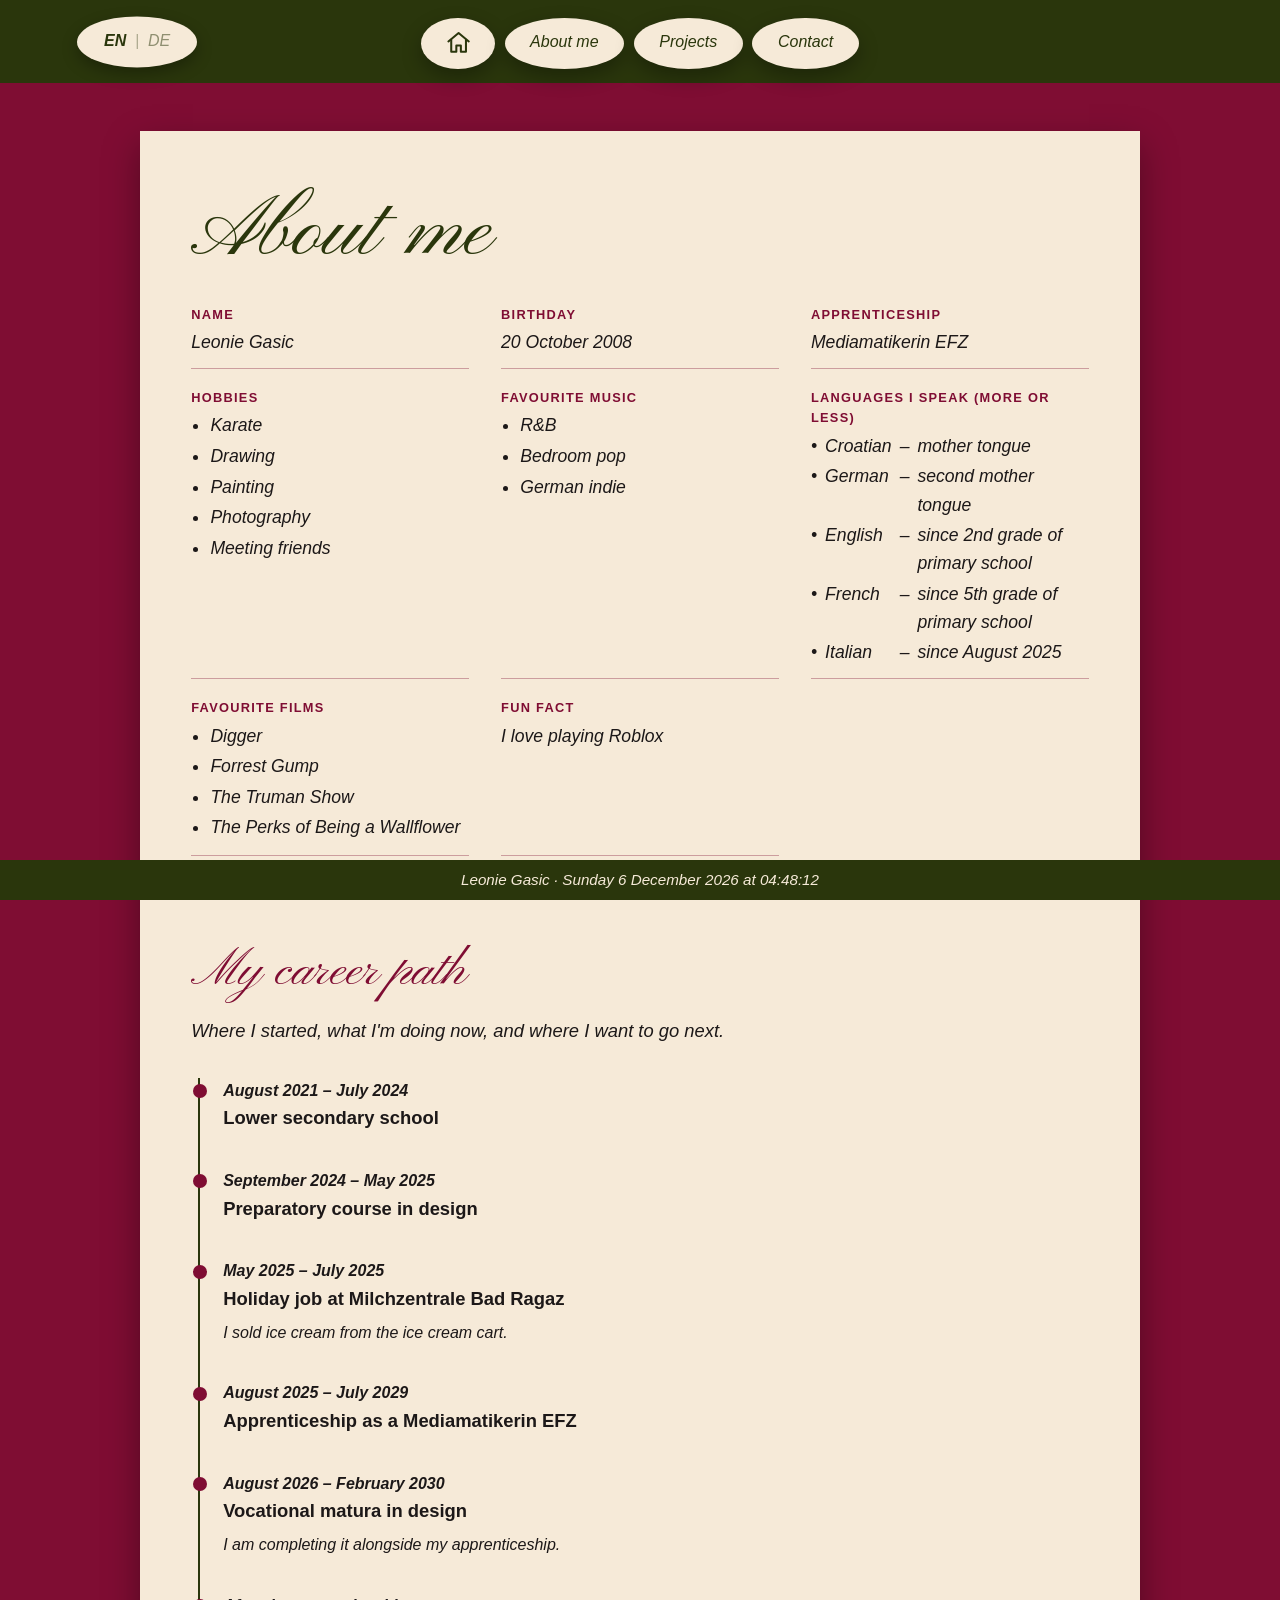
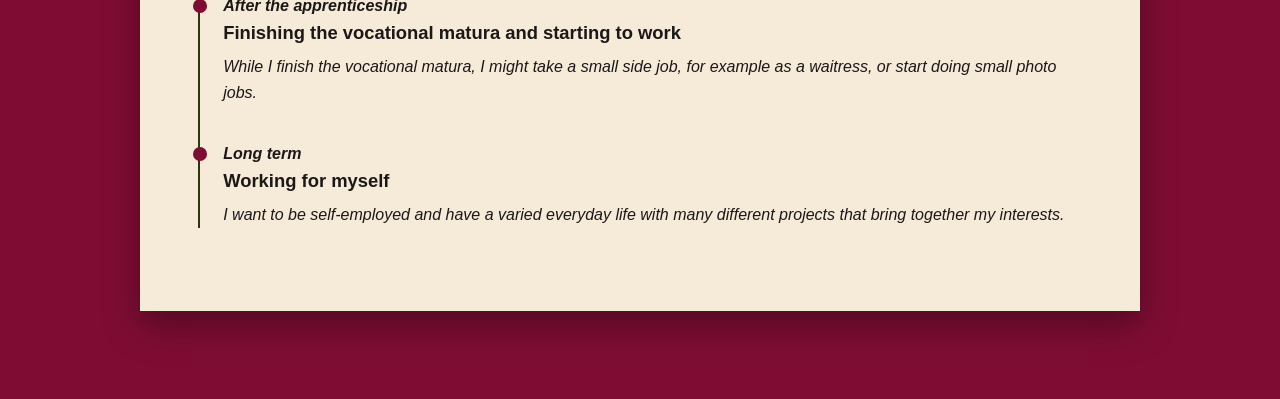
==== commit 1c2a51e8: "Short film: remove stop and fullscreen buttons, add speaker icon to volume Co-Authored-By: Claude Ha" ====
--- a/career.html
+++ b/career.html
@@ -4,7 +4,7 @@
   <meta charset="UTF-8">
   <meta name="viewport" content="width=device-width, initial-scale=1.0">
   <title data-en="About me · Leonie Gasic" data-de="Über mich · Leonie Gasic">About me · Leonie Gasic</title>
-  <link rel="stylesheet" href="style.css?v=12">
+  <link rel="stylesheet" href="style.css?v=13">
   <script src="lang.js"></script>
 </head>
 <body>
--- a/style.css
+++ b/style.css
@@ -770,6 +770,7 @@
 }
 .vbar input[type=range] { flex: 1 1 auto; min-width: 0; accent-color: var(--burgundy); }
 .vbar .vb-vol { flex: 0 0 5rem; }
+.vbar .vb-icon { flex: 0 0 auto; }
 .vbar .vb-time { white-space: nowrap; font-variant-numeric: tabular-nums; }
 .vbar select { flex: 0 0 auto; border: none; border-radius: 0.3rem; padding: 0.2rem 0.3rem; background: var(--paper); color: var(--ink); }
 .vplayer:fullscreen { background: #000; }
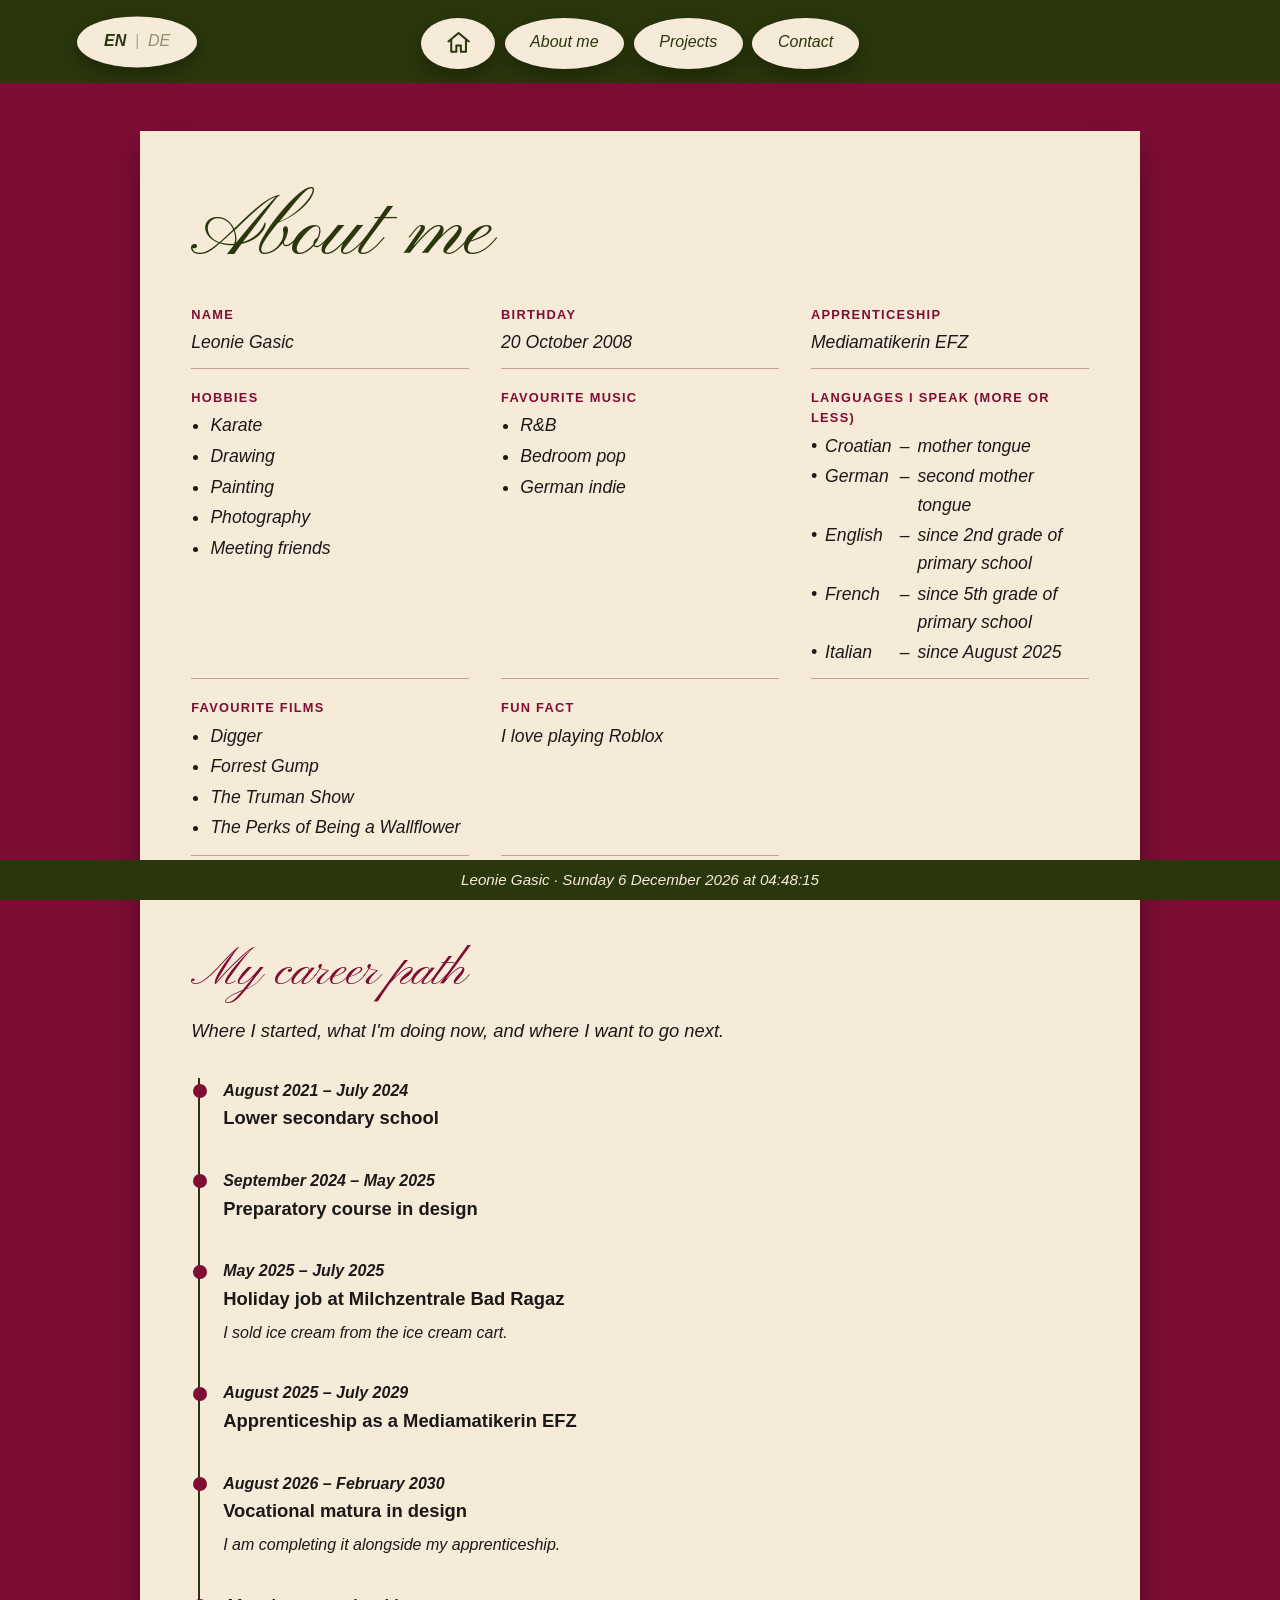
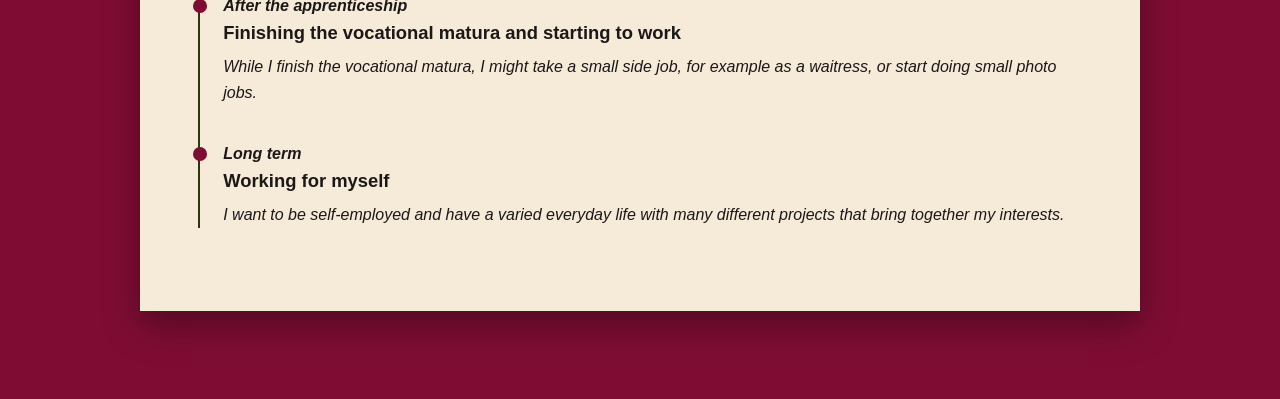
==== commit 646557ea: "Projects: add short film Sonder with the same player Co-Authored-By: Claude Haiku 5.5 <noreply@anthr" ====
--- a/career.html
+++ b/career.html
@@ -4,7 +4,7 @@
   <meta charset="UTF-8">
   <meta name="viewport" content="width=device-width, initial-scale=1.0">
   <title data-en="About me · Leonie Gasic" data-de="Über mich · Leonie Gasic">About me · Leonie Gasic</title>
-  <link rel="stylesheet" href="style.css?v=13">
+  <link rel="stylesheet" href="style.css?v=14">
   <script src="lang.js"></script>
 </head>
 <body>
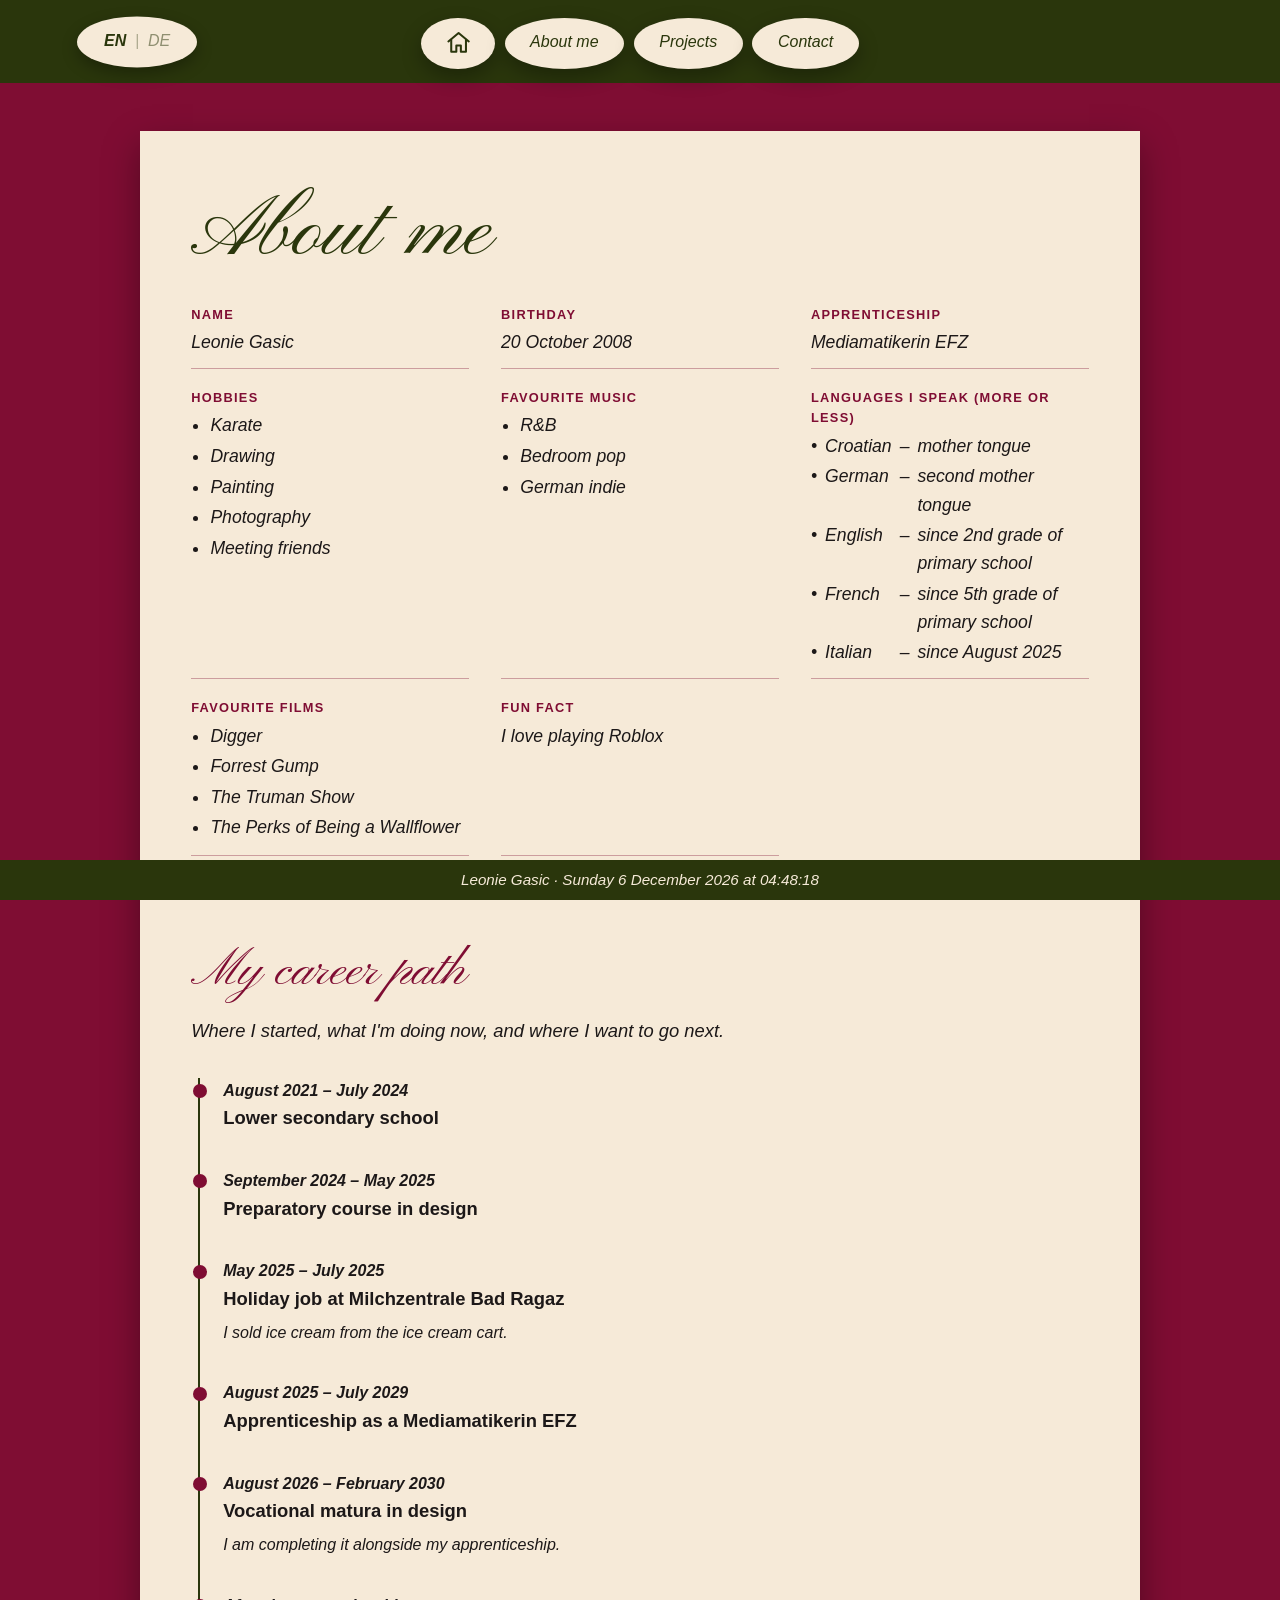
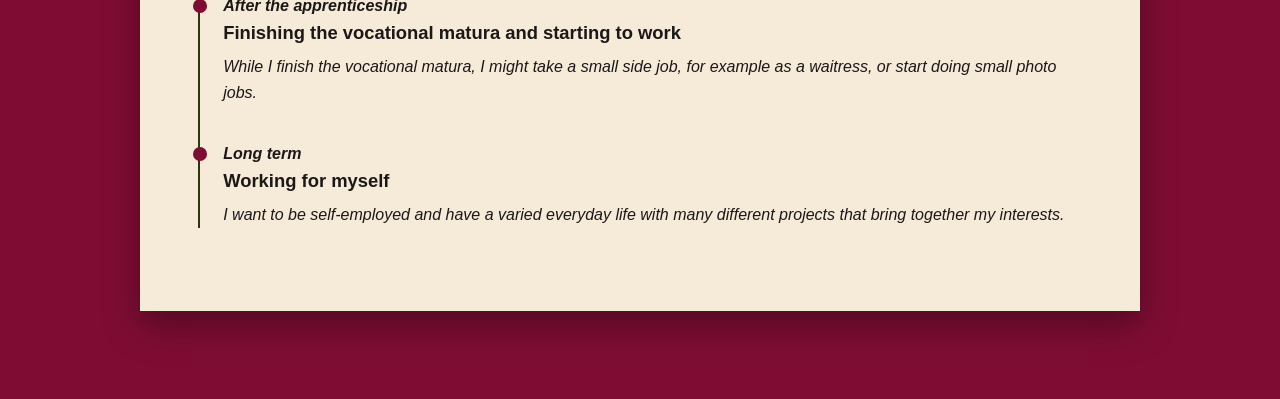
==== commit 0f62407e: "Board carousels: show arrows only on hover Co-Authored-By: Claude Haiku 5.5 <noreply@anthropic.com> " ====
--- a/career.html
+++ b/career.html
@@ -4,7 +4,7 @@
   <meta charset="UTF-8">
   <meta name="viewport" content="width=device-width, initial-scale=1.0">
   <title data-en="About me · Leonie Gasic" data-de="Über mich · Leonie Gasic">About me · Leonie Gasic</title>
-  <link rel="stylesheet" href="style.css?v=14">
+  <link rel="stylesheet" href="style.css?v=15">
   <script src="lang.js"></script>
 </head>
 <body>
--- a/style.css
+++ b/style.css
@@ -775,3 +775,15 @@
 .vbar select { flex: 0 0 auto; border: none; border-radius: 0.3rem; padding: 0.2rem 0.3rem; background: var(--paper); color: var(--ink); }
 .vplayer:fullscreen { background: #000; }
 .vplayer:fullscreen video { height: 100%; }
+
+/* Board carousels: arrows only appear while the pointer is over the picture; the enlarged view keeps them */
+.grid .thumb.carousel .carousel-btn {
+  opacity: 0;
+  pointer-events: none;
+  transition: opacity 0.2s;
+}
+.grid .thumb.carousel:hover .carousel-btn,
+.grid .thumb.carousel:focus-within .carousel-btn {
+  opacity: 1;
+  pointer-events: auto;
+}
